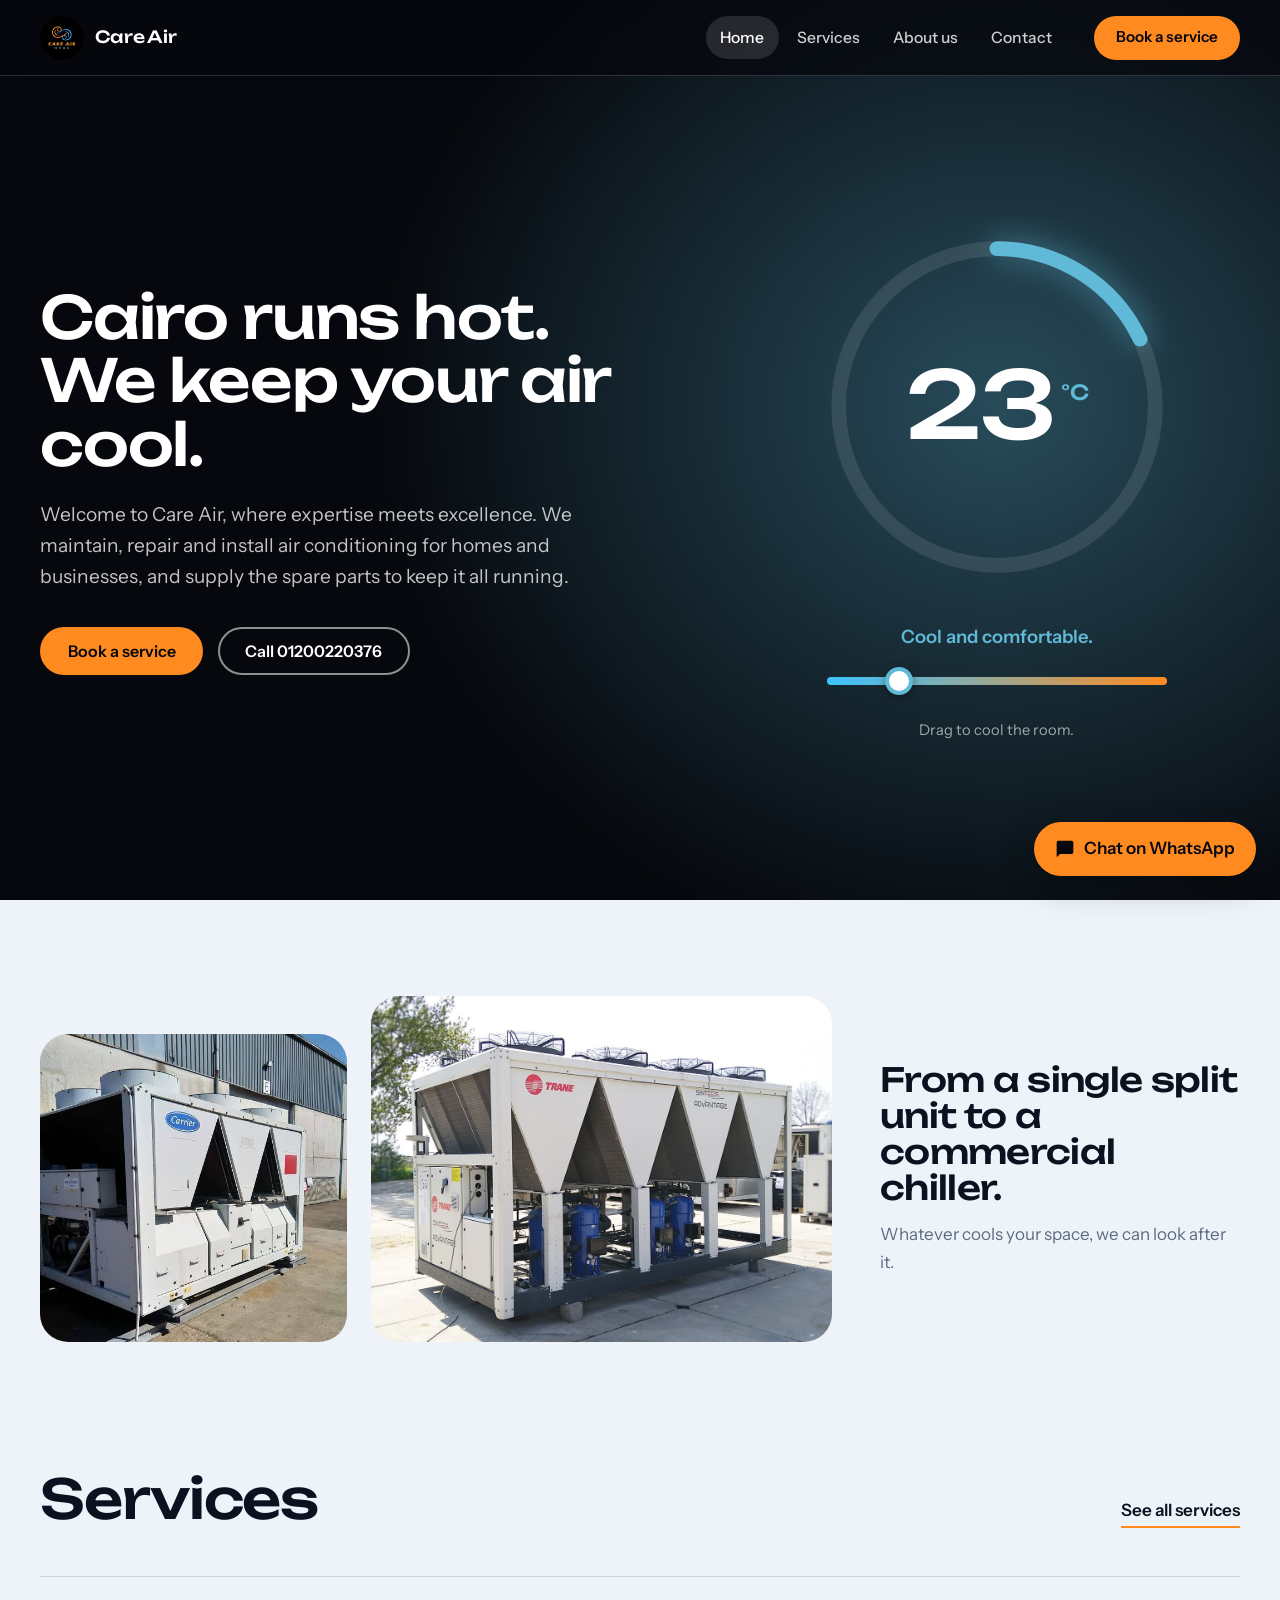
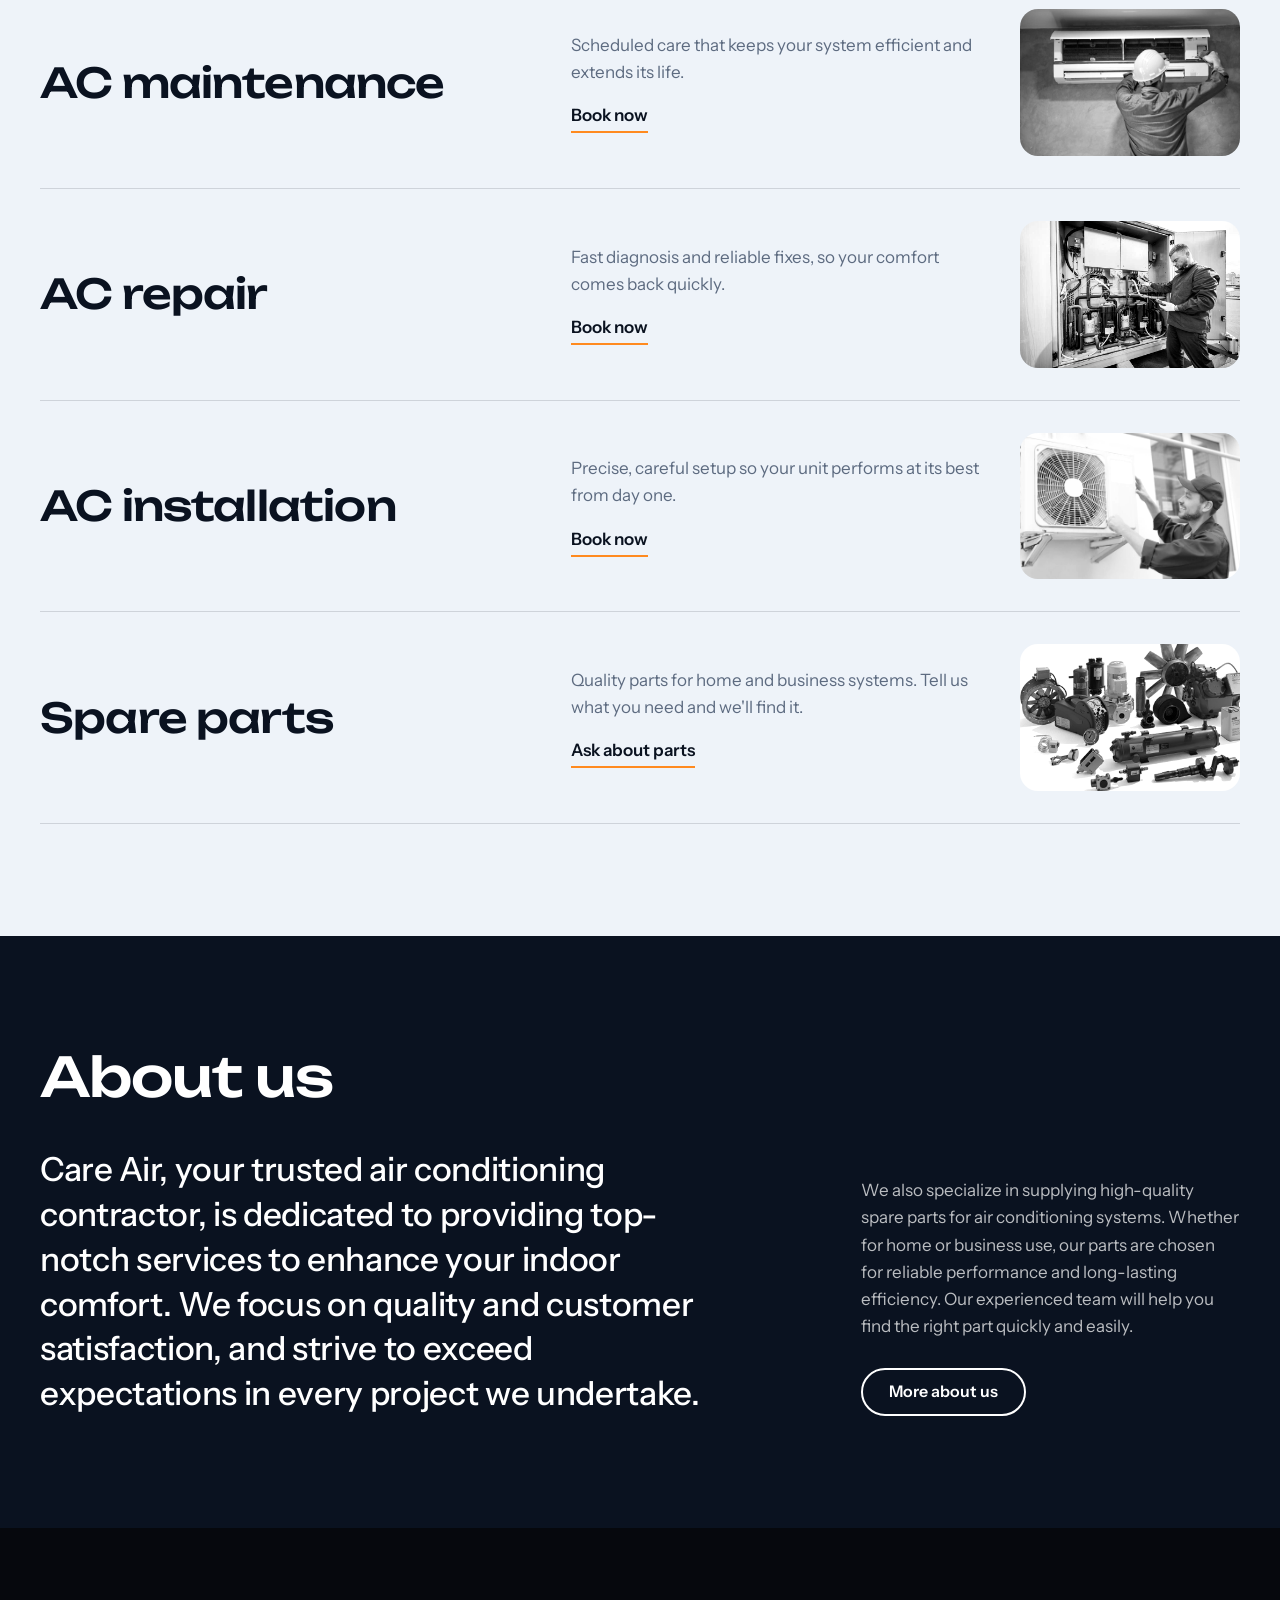
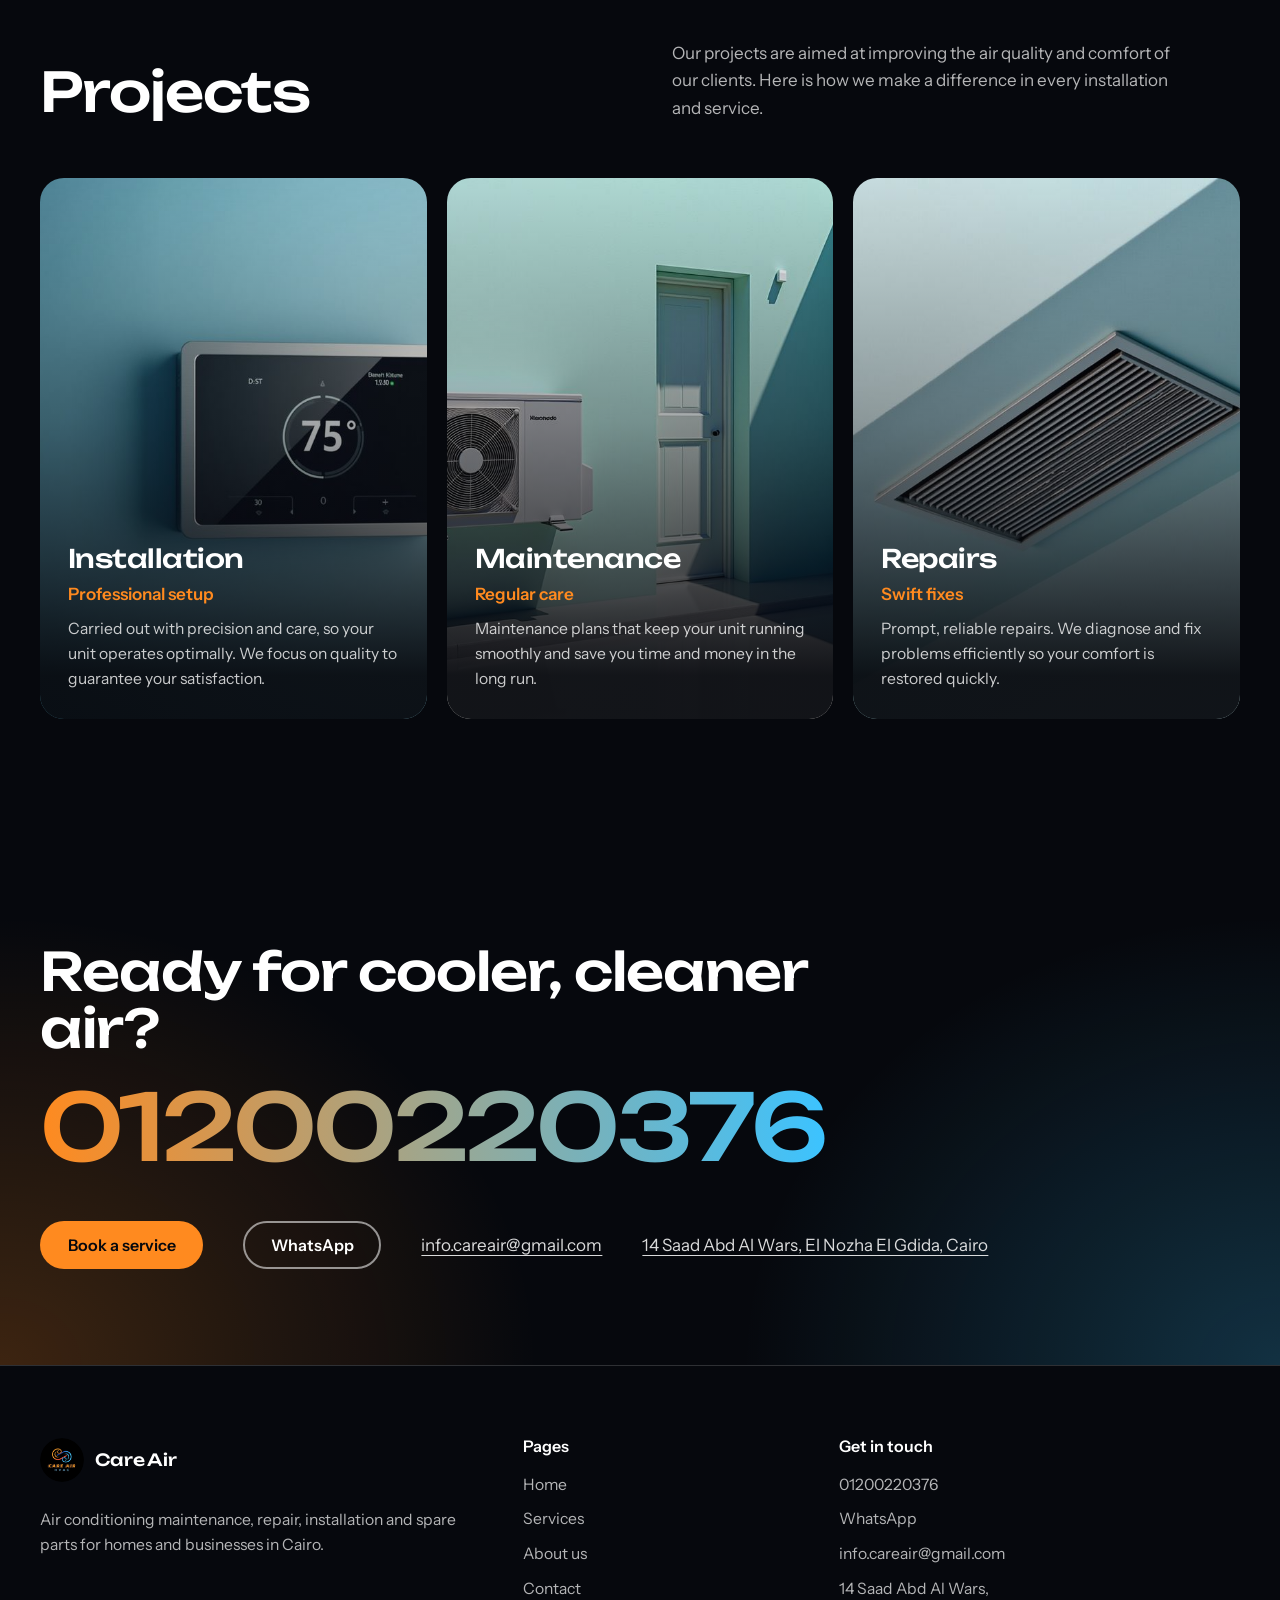
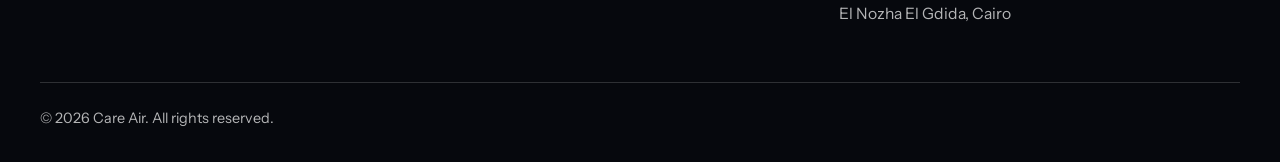
==== index.html @ c70c01e6 "Add files via upload" ====
<!DOCTYPE html>
<html lang="en">
<head>
  <meta charset="UTF-8">
  <meta name="viewport" content="width=device-width, initial-scale=1.0">
  <title>Care Air | AC Maintenance, Repair, Installation &amp; Spare Parts in Cairo</title>
  <meta name="description" content="Care Air is an air conditioning contractor in El Nozha El Gdida, Cairo. AC maintenance, repair, installation and high-quality spare parts for homes and businesses.">
  <meta name="theme-color" content="#06080d">
  <meta property="og:title" content="Care Air | AC Maintenance, Repair, Installation &amp; Spare Parts in Cairo">
  <meta property="og:description" content="Care Air is an air conditioning contractor in El Nozha El Gdida, Cairo. AC maintenance, repair, installation and high-quality spare parts for homes and businesses.">
  <meta property="og:type" content="website">
  <meta property="og:image" content="care-air-logo.jpg">
  <link rel="icon" type="image/png" href="care-logo-removebg-preview.png">
  <link rel="preconnect" href="https://fonts.googleapis.com">
  <link rel="preconnect" href="https://fonts.gstatic.com" crossorigin>
  <link rel="stylesheet" href="https://fonts.googleapis.com/css2?family=Instrument+Sans:wght@400;500;600&family=Unbounded:wght@400;500;600&display=swap">
  <link rel="stylesheet" href="styles-index.css">
  <script type="application/ld+json">
{
  "@context": "https://schema.org",
  "@type": "HVACBusiness",
  "name": "Care Air",
  "description": "Air conditioning maintenance, repair, installation and spare parts in El Nozha El Gdida, Cairo.",
  "telephone": "+201200220376",
  "email": "info.careair@gmail.com",
  "address": {
    "@type": "PostalAddress",
    "streetAddress": "14 Saad Abd Al Wars",
    "addressLocality": "El Nozha El Gdida",
    "addressRegion": "Cairo",
    "addressCountry": "EG"
  },
  "geo": {
    "@type": "GeoCoordinates",
    "latitude": 30.1195327,
    "longitude": 31.3673633
  }
}
  </script>
  <script src="main.js" defer></script>
</head>
<body>
  <a class="skip-link" href="#main">Skip to content</a>

  <header class="site-header" id="top">
    <div class="wrap nav-row">
      <a class="brand" href="index.html" aria-label="Care Air, home">
        <img src="care-logo-removebg-preview.png" alt="" width="44" height="44">
        <span>Care Air</span>
      </a>

      <button class="nav-toggle" type="button" aria-expanded="false" aria-controls="primary-nav" aria-label="Menu">
        <span></span><span></span>
      </button>

      <nav id="primary-nav" class="primary-nav" aria-label="Primary">
        <ul>
          <li><a href="index.html" aria-current="page">Home</a></li>
          <li><a href="services.html">Services</a></li>
          <li><a href="about-us.html">About us</a></li>
          <li><a href="contact.html">Contact</a></li>
        </ul>
        <a class="btn btn-heat" href="contact.html#book">Book a service</a>
      </nav>
    </div>
  </header>

  <main id="main">
    <!-- Hero: a thermostat you can move -->
    <section class="hero" id="hero" aria-labelledby="hero-title">
      <div class="wrap hero-grid">
        <div class="hero-copy">
          <h1 id="hero-title">Cairo runs hot.<br>We keep your air cool.</h1>
          <p class="lead">
            Welcome to Care Air, where expertise meets excellence. We maintain, repair and
            install air conditioning for homes and businesses, and supply the spare parts to
            keep it all running.
          </p>
          <div class="actions">
            <a class="btn btn-heat" href="contact.html#book">Book a service</a>
            <a class="btn btn-line" href="tel:+201200220376">Call 01200220376</a>
          </div>
        </div>

        <div class="thermostat" id="thermostat">
          <div class="dial">
            <svg viewBox="0 0 360 360" aria-hidden="true">
              <circle class="dial-track" cx="180" cy="180" r="150"/>
              <circle class="dial-arc" id="dial-arc" cx="180" cy="180" r="150" transform="rotate(-90 180 180)"/>
            </svg>
            <div class="dial-read">
              <output id="temp-out" for="temp" aria-live="polite">38</output>
              <span class="unit">&deg;C</span>
            </div>
          </div>
          <p class="dial-status" id="dial-status">Too hot to think.</p>
          <label class="dial-slider">
            <span class="visually-hidden">Room temperature in degrees Celsius</span>
            <input type="range" id="temp" min="18" max="45" step="1" value="38">
          </label>
          <p class="dial-hint">Drag to cool the room.</p>
        </div>
      </div>
    </section>

    <!-- Equipment -->
    <section class="equip">
      <div class="wrap equip-grid">
        <figure>
          <img src="chiller-carrier.jpeg" alt="Carrier air-cooled chiller outside an industrial building" width="554" height="554" loading="lazy">
        </figure>
        <figure>
          <img src="chiller-trane.jpg" alt="Trane Sintesis Advantage air-cooled chiller" width="1200" height="833" loading="lazy">
        </figure>
        <div class="equip-copy">
          <h2>From a single split unit to a commercial chiller.</h2>
          <p>Whatever cools your space, we can look after it.</p>
        </div>
      </div>
    </section>

    <!-- Services -->
    <section class="services" id="services" aria-labelledby="services-title">
      <div class="wrap">
        <div class="head-row"><h2 id="services-title" class="section-title">Services</h2><a class="link-cta" href="services.html">See all services</a></div>

        <ul class="service-list">
          <li class="service">
            <h3>AC maintenance</h3>
            <div class="service-body">
              <p>Scheduled care that keeps your system efficient and extends its life.</p>
              <a class="link-cta" href="contact.html?service=maintenance#book">Book now</a>
            </div>
            <img src="ac-maintenance.jpg" alt="Technician servicing an indoor split AC unit" loading="lazy" width="1200" height="800">
          </li>

          <li class="service">
            <h3>AC repair</h3>
            <div class="service-body">
              <p>Fast diagnosis and reliable fixes, so your comfort comes back quickly.</p>
              <a class="link-cta" href="contact.html?service=repair#book">Book now</a>
            </div>
            <img src="ac-repair.jpg" alt="Technician inspecting AC compressors and pipework" loading="lazy" width="800" height="534">
          </li>

          <li class="service">
            <h3>AC installation</h3>
            <div class="service-body">
              <p>Precise, careful setup so your unit performs at its best from day one.</p>
              <a class="link-cta" href="contact.html?service=installation#book">Book now</a>
            </div>
            <img src="ac-installation.jpg" alt="Technician installing an outdoor AC condenser unit" loading="lazy" width="1000" height="667">
          </li>

          <li class="service">
            <h3>Spare parts</h3>
            <div class="service-body">
              <p>Quality parts for home and business systems. Tell us what you need and we'll find it.</p>
              <a class="link-cta" href="contact.html?service=parts#book">Ask about parts</a>
            </div>
            <img src="ac-spare.jpg" alt="Compressors, fans, valves and gauges" loading="lazy" width="700" height="500">
          </li>
        </ul>
      </div>
    </section>

    <!-- About -->
    <section class="about" id="about" aria-labelledby="about-title">
      <div class="wrap about-grid">
        <h2 id="about-title" class="section-title">About us</h2>
        <p class="about-big">
          Care Air, your trusted air conditioning contractor, is dedicated to providing
          top-notch services to enhance your indoor comfort. We focus on quality and customer
          satisfaction, and strive to exceed expectations in every project we undertake.
        </p>
        <div class="about-side">
          <p>
            We also specialize in supplying high-quality spare parts for air conditioning
            systems. Whether for home or business use, our parts are chosen for reliable
            performance and long-lasting efficiency. Our experienced team will help you find
            the right part quickly and easily.
          </p>
          <a class="btn btn-ink" href="about-us.html">More about us</a>
        </div>
      </div>
    </section>

    <!-- Projects -->
    <section class="projects" id="projects" aria-labelledby="projects-title">
      <div class="wrap">
        <div class="projects-head">
          <h2 id="projects-title" class="section-title">Projects</h2>
          <p>
            Our projects are aimed at improving the air quality and comfort of our clients.
            Here is how we make a difference in every installation and service.
          </p>
        </div>

        <div class="panel-grid">
          <article class="panel">
            <img src="installation-img.jpg" alt="Newly installed air conditioning unit" loading="lazy" width="1400" height="788">
            <div class="panel-text">
              <h3>Installation</h3>
              <p class="panel-sub">Professional setup</p>
              <p>Carried out with precision and care, so your unit operates optimally. We focus on quality to guarantee your satisfaction.</p>
            </div>
          </article>

          <article class="panel">
            <img src="maintenance-img.jpg" alt="Technician carrying out routine AC maintenance" loading="lazy" width="1400" height="788">
            <div class="panel-text">
              <h3>Maintenance</h3>
              <p class="panel-sub">Regular care</p>
              <p>Maintenance plans that keep your unit running smoothly and save you time and money in the long run.</p>
            </div>
          </article>

          <article class="panel">
            <img src="repair-img.jpg" alt="Technician repairing an AC unit" loading="lazy" width="1400" height="788">
            <div class="panel-text">
              <h3>Repairs</h3>
              <p class="panel-sub">Swift fixes</p>
              <p>Prompt, reliable repairs. We diagnose and fix problems efficiently so your comfort is restored quickly.</p>
            </div>
          </article>
        </div>
      </div>
    </section>

    <!-- Contact -->
    <section class="contact" id="contact" aria-labelledby="contact-title">
      <div class="wrap">
        <h2 id="contact-title" class="contact-title">Ready for cooler, cleaner air?</h2>
        <a class="big-phone" href="tel:+201200220376">01200220376</a>
        <div class="contact-row">
          <a class="btn btn-heat" href="contact.html#book">Book a service</a>
          <a class="btn btn-line" target="_blank" rel="noopener" href="https://wa.me/201200220376">WhatsApp</a>
          <a class="mail" href="mailto:info.careair@gmail.com">info.careair@gmail.com</a>
          <address>
            <a target="_blank" rel="noopener" href="https://www.google.com/maps/place/14+Saed+Abd+Al+Wars,+Huckstep,+El+Nozha,+Cairo+Governorate+4473123/@30.1196536,31.3674083,91m/data=!3m1!1e3!4m6!3m5!1s0x14581663149b12a5:0x7c7eea3515093f84!8m2!3d30.1195327!4d31.3673633!16s%2Fg%2F11c153tdt1">14 Saad Abd Al Wars, El Nozha El Gdida, Cairo</a>
          </address>
        </div>
      </div>
    </section>
  </main>

  <footer class="site-footer">
    <div class="wrap foot-grid">
      <div class="foot-brand">
        <a class="brand" href="index.html" aria-label="Care Air, home">
          <img src="care-logo-removebg-preview.png" alt="" width="44" height="44">
          <span>Care Air</span>
        </a>
        <p>Air conditioning maintenance, repair, installation and spare parts for homes and businesses in Cairo.</p>
      </div>

      <nav class="foot-col" aria-label="Pages">
        <h2 class="foot-title">Pages</h2>
        <ul>
          <li><a href="index.html">Home</a></li>
          <li><a href="services.html">Services</a></li>
          <li><a href="about-us.html">About us</a></li>
          <li><a href="contact.html">Contact</a></li>
        </ul>
      </nav>

      <div class="foot-col">
        <h2 class="foot-title">Get in touch</h2>
        <ul>
          <li><a href="tel:+201200220376">01200220376</a></li>
          <li><a target="_blank" rel="noopener" href="https://wa.me/201200220376">WhatsApp</a></li>
          <li><a href="mailto:info.careair@gmail.com">info.careair@gmail.com</a></li>
          <li><a target="_blank" rel="noopener" href="https://www.google.com/maps/place/14+Saed+Abd+Al+Wars,+Huckstep,+El+Nozha,+Cairo+Governorate+4473123/@30.1196536,31.3674083,91m/data=!3m1!1e3!4m6!3m5!1s0x14581663149b12a5:0x7c7eea3515093f84!8m2!3d30.1195327!4d31.3673633!16s%2Fg%2F11c153tdt1">14 Saad Abd Al Wars,<br>El Nozha El Gdida, Cairo</a></li>
        </ul>

        <!--
          Social links: add your real profile URLs and uncomment.
          <div class="social-links">
            <a href="YOUR_FACEBOOK_URL" target="_blank" rel="noopener" aria-label="Care Air on Facebook"><img src="facebook.png" alt="" width="28" height="28"></a>
            <a href="YOUR_INSTAGRAM_URL" target="_blank" rel="noopener" aria-label="Care Air on Instagram"><img src="instagram.png" alt="" width="28" height="28"></a>
            <a href="YOUR_TIKTOK_URL" target="_blank" rel="noopener" aria-label="Care Air on TikTok"><img src="tiktok.png" alt="" width="28" height="28"></a>
          </div>
        -->
      </div>
    </div>

    <div class="wrap foot-bottom">
      <p>&copy; <span id="year">2026</span> Care Air. All rights reserved.</p>
    </div>
  </footer>

  <a class="float-wa" target="_blank" rel="noopener" href="https://wa.me/201200220376"><svg viewBox="0 0 24 24" aria-hidden="true"><path d="M20 2H4a2 2 0 0 0-2 2v18l4-4h14a2 2 0 0 0 2-2V4a2 2 0 0 0-2-2z"/></svg><span>Chat on WhatsApp</span></a>

  <div class="quick-bar" role="navigation" aria-label="Quick contact">
    <a href="tel:+201200220376"><svg viewBox="0 0 24 24" aria-hidden="true"><path d="M6.6 10.8c1.4 2.8 3.8 5.2 6.6 6.6l2.2-2.2c.3-.3.7-.4 1-.2 1.1.4 2.3.6 3.6.6.6 0 1 .4 1 1V20c0 .6-.4 1-1 1C10.6 21 3 13.4 3 4c0-.6.4-1 1-1h3.5c.6 0 1 .4 1 1 0 1.3.2 2.5.6 3.6.1.3 0 .7-.2 1l-2.3 2.2z"/></svg><span>Call</span></a>
    <a target="_blank" rel="noopener" href="https://wa.me/201200220376"><svg viewBox="0 0 24 24" aria-hidden="true"><path d="M20 2H4a2 2 0 0 0-2 2v18l4-4h14a2 2 0 0 0 2-2V4a2 2 0 0 0-2-2z"/></svg><span>WhatsApp</span></a>
    <a href="contact.html#book"><svg viewBox="0 0 24 24" aria-hidden="true"><path d="M19 4h-1V2h-2v2H8V2H6v2H5a2 2 0 0 0-2 2v14a2 2 0 0 0 2 2h14a2 2 0 0 0 2-2V6a2 2 0 0 0-2-2zm0 16H5V9h14v11z"/></svg><span>Book</span></a>
  </div>
</body>
</html>
---- styles-index.css ----
:root {
  --night: #06080d;
  --night-2: #0d121b;
  --heat: #ff8a1f;
  --frost: #3cc3ff;
  --cloud: #eef3f9;
  --ink: #0a1220;
  --steel: #5d6b80;
  --line-dark: rgb(255 255 255 / 16%);
  --line-light: rgb(10 18 32 / 14%);

  --font-display: "Unbounded", "Segoe UI", system-ui, sans-serif;
  --font-body: "Instrument Sans", system-ui, -apple-system, "Segoe UI", sans-serif;

  /* driven by the thermostat in main.js: 0 = hot, 1 = cool */
  --cool: 0;
  --tone: var(--heat);

  --header-h: 76px;
}

*,
*::before,
*::after {
  margin: 0;
  padding: 0;
  box-sizing: border-box;
}

html {
  scroll-behavior: smooth;
  scroll-padding-top: var(--header-h);
}

body {
  font-family: var(--font-body);
  font-size: 1.0625rem;
  line-height: 1.6;
  color: var(--ink);
  background: var(--cloud);
  -webkit-font-smoothing: antialiased;
}

img { display: block; max-width: 100%; height: auto; }
ul { list-style: none; }
a { color: inherit; }

:focus-visible {
  outline: 3px solid var(--tone, var(--heat));
  outline-offset: 3px;
  border-radius: 4px;
}

.wrap {
  width: min(1200px, 100% - 3rem);
  margin-inline: auto;
}

.visually-hidden {
  position: absolute;
  width: 1px;
  height: 1px;
  overflow: hidden;
  clip: rect(0 0 0 0);
  white-space: nowrap;
}

.skip-link {
  position: absolute;
  left: 1rem;
  top: -4rem;
  z-index: 100;
  padding: 0.6rem 1rem;
  background: var(--heat);
  color: var(--night);
  border-radius: 8px;
  transition: top 0.2s;
}
.skip-link:focus { top: 1rem; }

/* ---------- Type ---------- */
h1,
h2,
h3 {
  font-family: var(--font-display);
  font-weight: 500;
  letter-spacing: -0.02em;
  line-height: 1.08;
}

.section-title {
  font-size: clamp(2rem, 4.6vw, 3.4rem);
}

/* ---------- Buttons & links ---------- */
.btn {
  display: inline-flex;
  align-items: center;
  justify-content: center;
  min-height: 48px;
  padding: 0.8rem 1.6rem;
  font-family: var(--font-body);
  font-weight: 600;
  font-size: 1rem;
  line-height: 1.1;
  text-decoration: none;
  border: 2px solid transparent;
  border-radius: 999px;
  cursor: pointer;
  transition: transform 0.2s, background-color 0.2s, color 0.2s, border-color 0.2s;
}
.btn:hover { transform: translateY(-2px); }

.btn-heat { background: var(--heat); color: var(--night); }
.btn-heat:hover { background: #ffa04d; }

.btn-line { border-color: rgb(255 255 255 / 55%); color: #fff; }
.btn-line:hover { background: #fff; color: var(--night); border-color: #fff; }

.btn-ink { border-color: var(--ink); color: var(--ink); }
.btn-ink:hover { background: var(--ink); color: #fff; }

.link-cta {
  display: inline-block;
  padding-bottom: 2px;
  font-weight: 600;
  text-decoration: none;
  border-bottom: 2px solid var(--heat);
  transition: border-color 0.2s, color 0.2s;
}
.link-cta:hover { border-color: var(--frost); }

/* ---------- Header ---------- */
.site-header {
  position: fixed;
  inset: 0 0 auto 0;
  z-index: 50;
  height: var(--header-h);
  background: rgb(6 8 13 / 72%);
  backdrop-filter: blur(14px);
  -webkit-backdrop-filter: blur(14px);
  border-bottom: 1px solid var(--line-dark);
  color: #fff;
}

.nav-row {
  display: flex;
  align-items: center;
  justify-content: space-between;
  height: 100%;
}

.brand {
  display: inline-flex;
  align-items: center;
  gap: 0.7rem;
  font-family: var(--font-display);
  font-weight: 500;
  font-size: 1.05rem;
  letter-spacing: -0.01em;
  text-decoration: none;
  color: #fff;
}
.brand img { width: 44px; height: 44px; border-radius: 50%; }

.primary-nav {
  display: flex;
  align-items: center;
  gap: 1.75rem;
}
.primary-nav ul { display: flex; gap: 0.25rem; }
.primary-nav li a {
  display: block;
  padding: 0.55rem 0.9rem;
  font-weight: 500;
  font-size: 0.98rem;
  color: rgb(255 255 255 / 80%);
  text-decoration: none;
  border-radius: 999px;
  transition: color 0.2s, background-color 0.2s;
}
.primary-nav li a:hover { color: #fff; background: rgb(255 255 255 / 10%); }
.primary-nav .btn { min-height: 44px; padding: 0.6rem 1.25rem; font-size: 0.95rem; }

.nav-toggle {
  display: none;
  width: 46px;
  height: 46px;
  background: none;
  border: 0;
  cursor: pointer;
  position: relative;
}
.nav-toggle span {
  position: absolute;
  left: 11px;
  right: 11px;
  height: 2px;
  background: #fff;
  border-radius: 2px;
  transition: transform 0.3s, top 0.3s;
}
.nav-toggle span:nth-child(1) { top: 18px; }
.nav-toggle span:nth-child(2) { top: 26px; }
.nav-toggle[aria-expanded="true"] span:nth-child(1) { top: 22px; transform: rotate(45deg); }
.nav-toggle[aria-expanded="true"] span:nth-child(2) { top: 22px; transform: rotate(-45deg); }

/* ---------- Hero ---------- */
.hero {
  --tone: color-mix(in srgb, var(--frost) calc(var(--cool) * 100%), var(--heat));
  position: relative;
  overflow: hidden;
  padding: calc(var(--header-h) + 3.5rem) 0 4.5rem;
  color: #fff;
  background:
    radial-gradient(70% 90% at 78% 45%, color-mix(in srgb, var(--tone) 38%, transparent), transparent 70%),
    var(--night);
  min-height: 100svh;
  display: flex;
  align-items: center;
}

.hero-grid {
  display: grid;
  grid-template-columns: 1.15fr 0.85fr;
  gap: 3.5rem;
  align-items: center;
}

.hero h1 {
  font-size: clamp(1.75rem, 4.6vw, 3.7rem);
  margin-bottom: 1.5rem;
}

.lead {
  max-width: 34rem;
  margin-bottom: 2.25rem;
  font-size: 1.2rem;
  color: rgb(255 255 255 / 76%);
}

.actions { display: flex; flex-wrap: wrap; gap: 0.9rem; }

/* Thermostat */
.thermostat {
  display: grid;
  justify-items: center;
  gap: 1rem;
  text-align: center;
}

.dial {
  position: relative;
  width: min(100%, 380px);
  aspect-ratio: 1;
}
.dial svg { width: 100%; height: 100%; }

.dial-track,
.dial-arc {
  fill: none;
  stroke-width: 14;
  stroke-linecap: round;
}
.dial-track { stroke: rgb(255 255 255 / 10%); }
.dial-arc {
  stroke: var(--tone);
  stroke-dasharray: 942.48;
  stroke-dashoffset: 942.48;
  filter: drop-shadow(0 0 14px color-mix(in srgb, var(--tone) 60%, transparent));
}

.dial-read {
  position: absolute;
  inset: 0;
  display: flex;
  align-items: center;
  justify-content: center;
  padding-bottom: 3%;
  font-family: var(--font-display);
  font-weight: 500;
  letter-spacing: -0.04em;
}
.dial-read output { font-size: clamp(3.8rem, 8vw, 5.8rem); line-height: 1; }
.dial-read .unit {
  margin: -1.6rem 0 0 0.35rem;
  font-size: 1.3rem;
  color: var(--tone);
}

.dial-status {
  min-height: 1.6em;
  font-size: 1.15rem;
  font-weight: 600;
  color: var(--tone);
}

.dial-slider { width: min(100%, 340px); }
.dial-hint { font-size: 0.92rem; color: rgb(255 255 255 / 60%); }

input[type="range"] {
  -webkit-appearance: none;
  appearance: none;
  width: 100%;
  height: 28px;
  background: transparent;
  cursor: grab;
}
input[type="range"]::-webkit-slider-runnable-track {
  height: 8px;
  border-radius: 8px;
  background: linear-gradient(90deg, var(--frost), var(--heat));
}
input[type="range"]::-moz-range-track {
  height: 8px;
  border-radius: 8px;
  background: linear-gradient(90deg, var(--frost), var(--heat));
}
input[type="range"]::-webkit-slider-thumb {
  -webkit-appearance: none;
  width: 28px;
  height: 28px;
  margin-top: -10px;
  border-radius: 50%;
  background: #fff;
  border: 4px solid var(--tone);
  box-shadow: 0 2px 10px rgb(0 0 0 / 40%);
}
input[type="range"]::-moz-range-thumb {
  width: 20px;
  height: 20px;
  border-radius: 50%;
  background: #fff;
  border: 4px solid var(--tone);
  box-shadow: 0 2px 10px rgb(0 0 0 / 40%);
}
input[type="range"]:active { cursor: grabbing; }

/* ---------- Equipment ---------- */
.equip { padding: 6rem 0; }

.equip-grid {
  display: grid;
  grid-template-columns: 0.8fr 1.2fr 1fr;
  gap: 1.5rem;
  align-items: end;
}

.equip figure img {
  width: 100%;
  height: 100%;
  object-fit: cover;
  border-radius: 28px;
}
.equip figure:first-child img { aspect-ratio: 1; }
.equip figure:nth-child(2) img { aspect-ratio: 4 / 3; }

.equip-copy { padding-left: 1.5rem; align-self: center; }
.equip-copy h2 { font-size: clamp(1.5rem, 2.6vw, 2.15rem); margin-bottom: 1rem; }
.equip-copy p { color: var(--steel); }

/* ---------- Services ---------- */
.services { padding: 2rem 0 7rem; }

.service-list { margin-top: 3rem; border-bottom: 1px solid var(--line-light); }

.service {
  display: grid;
  grid-template-columns: 1.2fr 1fr 220px;
  gap: 2.5rem;
  align-items: center;
  padding: 2rem 0;
  border-top: 1px solid var(--line-light);
}

.service h3 {
  font-size: clamp(1.5rem, 3.2vw, 2.6rem);
  transition: color 0.25s;
}
.service:hover h3 { color: #d96b00; }

.service-body { display: grid; gap: 1rem; justify-items: start; }
.service-body p { color: var(--steel); max-width: 30rem; }

.service img {
  width: 220px;
  aspect-ratio: 3 / 2;
  object-fit: cover;
  border-radius: 18px;
  filter: grayscale(1) contrast(1.05);
  transition: filter 0.35s, transform 0.35s;
}
.service:hover img { filter: none; transform: rotate(-2deg) scale(1.04); }

/* ---------- About ---------- */
.about { padding: 7rem 0; background: var(--ink); color: #fff; }

.about-grid {
  display: grid;
  grid-template-columns: repeat(12, 1fr);
  gap: 2.5rem 2rem;
}
.about-grid .section-title { grid-column: 1 / -1; }

.about-big {
  grid-column: 1 / 8;
  font-size: clamp(1.4rem, 2.6vw, 2.1rem);
  font-weight: 500;
  line-height: 1.35;
  letter-spacing: -0.01em;
}

.about-side {
  grid-column: 9 / -1;
  align-self: end;
  display: grid;
  gap: 1.75rem;
  justify-items: start;
  color: rgb(255 255 255 / 72%);
}
.about .btn-ink { border-color: #fff; color: #fff; }
.about .btn-ink:hover { background: #fff; color: var(--ink); }

/* ---------- Projects ---------- */
.projects { padding: 7rem 0; background: var(--night); color: #fff; }

.projects-head {
  display: grid;
  grid-template-columns: 1fr 1fr;
  gap: 2rem 4rem;
  align-items: end;
  margin-bottom: 3.5rem;
}
.projects-head p { color: rgb(255 255 255 / 70%); max-width: 32rem; }

.panel-grid {
  display: grid;
  grid-template-columns: repeat(3, 1fr);
  gap: 1.25rem;
}

.panel {
  position: relative;
  overflow: hidden;
  aspect-ratio: 3 / 4.2;
  border-radius: 24px;
  isolation: isolate;
}
.panel img {
  position: absolute;
  inset: 0;
  width: 100%;
  height: 100%;
  object-fit: cover;
  z-index: -2;
  transition: transform 0.6s ease;
}
.panel::after {
  content: "";
  position: absolute;
  inset: 0;
  z-index: -1;
  background: linear-gradient(to top, rgb(6 8 13 / 94%) 8%, rgb(6 8 13 / 35%) 55%, transparent);
}
.panel:hover img { transform: scale(1.06); }

.panel-text {
  position: absolute;
  inset: auto 0 0 0;
  display: grid;
  gap: 0.5rem;
  padding: 1.75rem;
}
.panel h3 { font-size: 1.6rem; }
.panel-sub { font-weight: 600; color: var(--heat); }
.panel-text p:last-child { color: rgb(255 255 255 / 78%); font-size: 0.98rem; }

/* ---------- Contact ---------- */
.contact {
  padding: 7rem 0 6rem;
  background:
    radial-gradient(60% 120% at 100% 100%, rgb(60 195 255 / 22%), transparent 70%),
    radial-gradient(60% 120% at 0% 100%, rgb(255 138 31 / 22%), transparent 70%),
    var(--night);
  color: #fff;
}

.contact-title {
  max-width: 18ch;
  font-size: clamp(1.9rem, 4.2vw, 3.3rem);
  margin-bottom: 1.5rem;
}

.big-phone {
  display: inline-block;
  margin-bottom: 3rem;
  font-family: var(--font-display);
  font-weight: 500;
  font-size: clamp(1.9rem, 7.2vw, 6rem);
  letter-spacing: -0.04em;
  line-height: 1;
  text-decoration: none;
  background: linear-gradient(90deg, var(--heat), var(--frost));
  -webkit-background-clip: text;
  background-clip: text;
  color: transparent;
}

.contact-row {
  display: flex;
  flex-wrap: wrap;
  align-items: center;
  gap: 1.25rem 2.5rem;
}
.contact-row a:not(.btn) {
  color: rgb(255 255 255 / 85%);
  text-underline-offset: 4px;
}
.contact-row a:not(.btn):hover { color: #fff; }
.contact address { font-style: normal; }

/* ---------- Shared bits ---------- */
.primary-nav li a[aria-current="page"] { color: #fff; background: rgb(255 255 255 / 12%); }

.head-row {
  display: flex;
  flex-wrap: wrap;
  align-items: flex-end;
  justify-content: space-between;
  gap: 1rem 2rem;
}

.cta-band,
.contact {
  background:
    radial-gradient(60% 120% at 100% 100%, rgb(60 195 255 / 22%), transparent 70%),
    radial-gradient(60% 120% at 0% 100%, rgb(255 138 31 / 22%), transparent 70%),
    var(--night);
  color: #fff;
}
.cta-band { padding: 5.5rem 0; }
.cta-band .contact-title { margin-bottom: 2rem; }

/* ---------- Inner page hero ---------- */
.page-hero {
  padding: calc(var(--header-h) + 4rem) 0 4.5rem;
  color: #fff;
  background:
    radial-gradient(50% 120% at 88% 0%, rgb(60 195 255 / 26%), transparent 70%),
    radial-gradient(50% 120% at 8% 100%, rgb(255 138 31 / 24%), transparent 70%),
    var(--night);
}
.page-hero h1 { font-size: clamp(1.9rem, 4.6vw, 3.4rem); max-width: 20ch; margin-bottom: 1.25rem; }
.page-hero .lead { margin-bottom: 0; }

/* ---------- Feature blocks (services, about) ---------- */
.feature { padding: 5.5rem 0; background: #fff; }
.feature-grid {
  display: grid;
  grid-template-columns: 1fr 1fr;
  gap: 4rem;
  align-items: center;
}
.feature-flip { background: var(--cloud); }
.feature-flip .feature-media { order: 2; }

.feature-media img {
  width: 100%;
  aspect-ratio: 4 / 3;
  object-fit: cover;
  border-radius: 28px;
}
.feature-text h2 { font-size: clamp(1.6rem, 3vw, 2.4rem); margin-bottom: 1rem; }
.feature-text p { color: var(--steel); max-width: 34rem; }
.address-line { margin: 1.25rem 0 2rem; }
.address-line a { color: var(--ink); text-underline-offset: 4px; }

.checks { margin: 1.5rem 0 2rem; display: grid; gap: 0.75rem; }
.checks li { position: relative; padding-left: 2rem; }
.checks li::before {
  content: "";
  position: absolute;
  left: 0.15rem;
  top: 0.45em;
  width: 0.9rem;
  height: 0.5rem;
  border-left: 3px solid var(--heat);
  border-bottom: 3px solid var(--heat);
  transform: rotate(-45deg);
}

/* ---------- FAQ ---------- */
.faq { padding: 6rem 0; }
.faq-grid {
  display: grid;
  grid-template-columns: 0.8fr 1.2fr;
  gap: 3rem;
  align-items: start;
}
.faq-lead { margin-top: 1rem; color: var(--steel); max-width: 26rem; }

.faq-list { border-top: 1px solid var(--line-light); }
.faq-item { border-bottom: 1px solid var(--line-light); }
.faq-item summary {
  position: relative;
  padding: 1.3rem 3rem 1.3rem 0;
  font-weight: 600;
  font-size: 1.1rem;
  cursor: pointer;
  list-style: none;
}
.faq-item summary::-webkit-details-marker { display: none; }
.faq-item summary::after {
  content: "+";
  position: absolute;
  right: 0.25rem;
  top: 50%;
  transform: translateY(-50%);
  font-size: 1.7rem;
  font-weight: 400;
  color: #d96b00;
  transition: transform 0.25s;
}
.faq-item[open] summary::after { transform: translateY(-50%) rotate(45deg); }
.faq-item p { padding: 0 3rem 1.5rem 0; color: var(--steel); max-width: 40rem; }

/* ---------- About ---------- */
.story { padding: 6rem 0; }
.story-grid {
  display: grid;
  grid-template-columns: 1.2fr 0.8fr;
  gap: 4rem;
  align-items: center;
}
.story .section-title { margin-bottom: 1.75rem; }
.story-more { margin-top: 1.75rem; color: var(--steel); max-width: 34rem; }
.logo-card { overflow: hidden; border-radius: 28px; background: #000; box-shadow: 0 24px 60px rgb(10 18 32 / 22%); }

.what { padding: 5.5rem 0; background: var(--ink); color: #fff; }
.what-list {
  display: grid;
  grid-template-columns: repeat(4, 1fr);
  gap: 1.25rem;
  margin-top: 2.75rem;
}
.what-item {
  display: block;
  padding: 1.75rem;
  border: 1px solid var(--line-dark);
  border-radius: 20px;
  text-decoration: none;
  transition: border-color 0.25s, transform 0.25s, background-color 0.25s;
}
.what-item:hover { border-color: var(--heat); transform: translateY(-4px); background: rgb(255 255 255 / 4%); }
.what-item h3 { font-size: 1.2rem; margin-bottom: 0.7rem; }
.what-item p { font-size: 0.98rem; color: rgb(255 255 255 / 70%); }

/* ---------- Contact page ---------- */
.contact-page { padding: 4.5rem 0 7rem; }
.contact-grid {
  display: grid;
  grid-template-columns: 1.1fr 0.9fr;
  gap: 3rem;
  align-items: start;
}

.form-card {
  padding: 2.5rem;
  background: #fff;
  border: 1px solid var(--line-light);
  border-radius: 28px;
  box-shadow: 0 24px 60px rgb(10 18 32 / 8%);
  scroll-margin-top: calc(var(--header-h) + 1rem);
}
.form-card h2 { font-size: 1.7rem; margin-bottom: 0.6rem; }
.form-intro { margin-bottom: 1.75rem; color: var(--steel); }

.field { display: grid; gap: 0.4rem; margin-bottom: 1.1rem; }
.field-row { display: grid; grid-template-columns: 1fr 1fr; gap: 1rem; }
.field label { font-weight: 600; font-size: 0.95rem; }
.field input,
.field select,
.field textarea {
  width: 100%;
  min-height: 50px;
  padding: 0.8rem 1rem;
  font: inherit;
  color: var(--ink);
  background: var(--cloud);
  border: 2px solid transparent;
  border-radius: 14px;
  transition: border-color 0.2s, background-color 0.2s;
}
.field textarea { min-height: 130px; resize: vertical; }
.field input:focus,
.field select:focus,
.field textarea:focus { outline: none; background: #fff; border-color: var(--heat); }
.field input:user-invalid { border-color: #b3261e; }

.form-actions { display: flex; flex-wrap: wrap; gap: 0.75rem; margin-top: 0.5rem; }
.form-error { min-height: 1.5em; margin-top: 0.75rem; font-weight: 600; color: #b3261e; }
.form-note { margin-top: 0.75rem; font-size: 0.92rem; color: var(--steel); }
.form-note a { color: var(--ink); text-underline-offset: 3px; }

.side-title { font-size: 1.4rem; margin-bottom: 0.5rem; }
.contact-list { margin-bottom: 1.75rem; }
.contact-list li {
  display: grid;
  grid-template-columns: 6.5rem 1fr;
  gap: 1rem;
  padding: 1rem 0;
  border-bottom: 1px solid var(--line-light);
}
.contact-list li:first-child { border-top: 1px solid var(--line-light); margin-top: 1rem; }
.cl-label { font-weight: 600; color: var(--steel); }
.contact-list a { text-underline-offset: 4px; }

.map { overflow: hidden; border: 1px solid var(--line-light); border-radius: 24px; }
.map iframe { display: block; width: 100%; height: 320px; border: 0; }

/* ---------- Floating contact ---------- */
.float-wa {
  position: fixed;
  right: 1.5rem;
  bottom: 1.5rem;
  z-index: 40;
  display: inline-flex;
  align-items: center;
  gap: 0.6rem;
  padding: 0.85rem 1.3rem;
  font-weight: 600;
  color: var(--night);
  text-decoration: none;
  background: var(--heat);
  border-radius: 999px;
  box-shadow: 0 10px 30px rgb(0 0 0 / 35%);
  transition: transform 0.2s, background-color 0.2s;
}
.float-wa:hover { transform: translateY(-3px); background: #ffa04d; }
.float-wa svg,
.quick-bar svg { width: 20px; height: 20px; fill: currentColor; }
.quick-bar { display: none; }

/* ---------- Footer ---------- */
.site-footer {
  padding: 4.5rem 0 2rem;
  color: rgb(255 255 255 / 70%);
  background: var(--night);
  border-top: 1px solid var(--line-dark);
  font-size: 0.98rem;
}
.foot-grid { display: grid; grid-template-columns: 1.3fr 0.8fr 1.2fr; gap: 3rem; }
.foot-brand p { margin-top: 1.1rem; max-width: 26rem; }
.foot-title {
  font-family: var(--font-body);
  font-size: 1rem;
  font-weight: 600;
  letter-spacing: 0;
  color: #fff;
}
.foot-col ul { display: grid; gap: 0.6rem; margin-top: 1rem; }
.site-footer a { text-decoration: none; }
.site-footer .foot-col a:hover { color: #fff; text-decoration: underline; text-underline-offset: 4px; }
.foot-bottom {
  margin-top: 3.5rem;
  padding-top: 1.5rem;
  border-top: 1px solid var(--line-dark);
  font-size: 0.9rem;
}
.social-links { display: flex; gap: 0.6rem; margin-top: 1.25rem; }
.social-links img { width: 28px; height: 28px; filter: invert(1); }

/* ---------- Responsive ---------- */
@media (max-width: 960px) {
  .hero { min-height: 0; }
  .hero-grid { grid-template-columns: 1fr; gap: 3rem; }
  .thermostat { justify-items: start; text-align: left; }
  .dial { width: min(100%, 320px); }

  .equip-grid { grid-template-columns: 1fr 1fr; }
  .equip-copy { grid-column: 1 / -1; padding-left: 0; }

  .service { grid-template-columns: 1fr 200px; gap: 1rem 1.5rem; }
  .service h3 { grid-column: 1 / -1; }
  .service img { width: 200px; grid-column: 2; grid-row: 2; }
  .service-body { grid-column: 1; grid-row: 2; }

  .about-big,
  .about-side { grid-column: 1 / -1; }

  .projects-head { grid-template-columns: 1fr; }
  .panel-grid { grid-template-columns: 1fr; }
  .panel { aspect-ratio: 4 / 3.2; }
}

@media (max-width: 860px) {
  .nav-toggle { display: block; }

  .primary-nav {
    position: fixed;
    inset: var(--header-h) 0 auto 0;
    flex-direction: column;
    align-items: stretch;
    gap: 1rem;
    padding: 1.25rem 1.5rem 1.75rem;
    background: var(--night);
    border-bottom: 1px solid var(--line-dark);
    transform: translateY(-110%);
    visibility: hidden;
    transition: transform 0.35s ease, visibility 0.35s;
  }
  .primary-nav.is-open { transform: translateY(0); visibility: visible; }
  .primary-nav ul { flex-direction: column; }
  .primary-nav li a { padding: 0.85rem 0.5rem; font-size: 1.2rem; color: #fff; }
}

@media (max-width: 560px) {
  .wrap { width: min(1200px, 100% - 2.25rem); }
  .hero { padding-top: calc(var(--header-h) + 2rem); }
  .actions .btn { flex: 1 1 100%; }

  .equip { padding: 4rem 0; }
  .equip-grid { grid-template-columns: 1fr; }

  .service { grid-template-columns: 1fr; }
  .service img { width: 100%; grid-column: 1; grid-row: auto; aspect-ratio: 16 / 9; filter: none; }

  .panel { aspect-ratio: 4 / 5; }

  .about,
  .projects,
  .contact { padding-block: 4.5rem; }
}

@media (prefers-reduced-motion: reduce) {
  html { scroll-behavior: auto; }
  *,
  *::before,
  *::after { transition: none !important; animation: none !important; }
}

/* ---------- Responsive: new pages ---------- */
@media (max-width: 960px) {
  .feature-grid,
  .story-grid,
  .faq-grid,
  .contact-grid { grid-template-columns: 1fr; gap: 2.5rem; }
  .feature-flip .feature-media { order: 0; }
  .what-list { grid-template-columns: 1fr 1fr; }
  .foot-grid { grid-template-columns: 1fr 1fr; }
  .foot-brand { grid-column: 1 / -1; }
  .feature { padding: 4rem 0; }
}

@media (max-width: 860px) {
  .float-wa { display: none; }
  .quick-bar {
    position: fixed;
    inset: auto 0 0 0;
    z-index: 40;
    display: grid;
    grid-template-columns: repeat(3, 1fr);
    padding: 0.4rem 0.5rem calc(0.4rem + env(safe-area-inset-bottom));
    background: rgb(6 8 13 / 94%);
    backdrop-filter: blur(12px);
    -webkit-backdrop-filter: blur(12px);
    border-top: 1px solid var(--line-dark);
  }
  .quick-bar a {
    display: flex;
    flex-direction: column;
    align-items: center;
    gap: 0.15rem;
    padding: 0.45rem;
    font-size: 0.8rem;
    font-weight: 600;
    color: #fff;
    text-decoration: none;
  }
  .quick-bar a:last-child { color: var(--heat); }
  .site-footer { padding-bottom: 5.5rem; }
}

@media (max-width: 560px) {
  .what-list { grid-template-columns: 1fr; }
  .field-row { grid-template-columns: 1fr; gap: 0; }
  .form-card { padding: 1.5rem; border-radius: 22px; }
  .form-actions .btn { flex: 1 1 100%; }
  .contact-list li { grid-template-columns: 1fr; gap: 0.2rem; }
  .foot-grid { grid-template-columns: 1fr; gap: 2rem; }
  .cta-band { padding: 4rem 0; }
  .story,
  .faq { padding: 4rem 0; }
  .contact-row .btn { flex: 1 1 100%; }
}

/* ---------- Booking form (v2) ---------- */
.optional { font-weight: 400; color: var(--steel); }

.field-error { min-height: 0; font-size: 0.9rem; font-weight: 600; color: #b3261e; }
.field-error:empty { display: none; }
.field input[aria-invalid="true"] { border-color: #b3261e; background: #fff; }

.choice { border: 0; margin: 0 0 1.3rem; min-width: 0; }
.choice legend { padding: 0; margin-bottom: 0.6rem; font-weight: 600; font-size: 0.95rem; }

.pills { display: flex; flex-wrap: wrap; gap: 0.5rem; }
.pill { position: relative; cursor: pointer; }
.pill input {
  position: absolute;
  inset: 0;
  width: 100%;
  height: 100%;
  margin: 0;
  opacity: 0;
  cursor: pointer;
}
.pill span {
  display: inline-block;
  padding: 0.6rem 1.05rem;
  font-size: 0.97rem;
  font-weight: 500;
  line-height: 1.2;
  color: var(--ink);
  background: var(--cloud);
  border: 2px solid transparent;
  border-radius: 999px;
  transition: background-color 0.2s, border-color 0.2s, color 0.2s;
}
.pill:hover span { border-color: rgb(10 18 32 / 25%); }
.pill input:checked + span { background: var(--ink); color: #fff; }
.pill input:focus-visible + span { outline: 3px solid var(--heat); outline-offset: 2px; }

.preview {
  margin: 0.4rem 0 1.5rem;
  background: var(--cloud);
  border-radius: 16px;
  overflow: hidden;
}
.preview-head {
  display: flex;
  align-items: center;
  justify-content: space-between;
  padding: 0.6rem 1rem;
  font-size: 0.9rem;
  font-weight: 600;
  color: var(--steel);
  border-bottom: 1px solid var(--line-light);
}
.link-btn {
  padding: 0.25rem 0.5rem;
  font: inherit;
  font-weight: 600;
  color: #b85a00;
  background: none;
  border: 0;
  border-radius: 6px;
  cursor: pointer;
}
.link-btn:hover { text-decoration: underline; text-underline-offset: 3px; }
.preview pre {
  padding: 1rem;
  font: inherit;
  font-size: 0.95rem;
  line-height: 1.55;
  white-space: pre-wrap;
  word-break: break-word;
  color: var(--ink);
}

.sent {
  margin-top: 1.25rem;
  padding: 1.25rem 1.4rem;
  background: #fff4e8;
  border: 2px solid var(--heat);
  border-radius: 16px;
}
.sent[hidden] { display: none; }
.sent h3 { font-size: 1.1rem; margin-bottom: 0.4rem; color: var(--ink); }
.sent p { color: var(--ink); font-size: 0.97rem; }
.sent p + p { margin-top: 0.5rem; color: var(--steel); }
.sent a { color: var(--ink); text-underline-offset: 3px; }
.sent:focus { outline: none; }

@media (max-width: 560px) {
  .pill span { padding: 0.55rem 0.9rem; font-size: 0.93rem; }
  .field-row { gap: 0; }
}

button.btn-ink { background: transparent; }
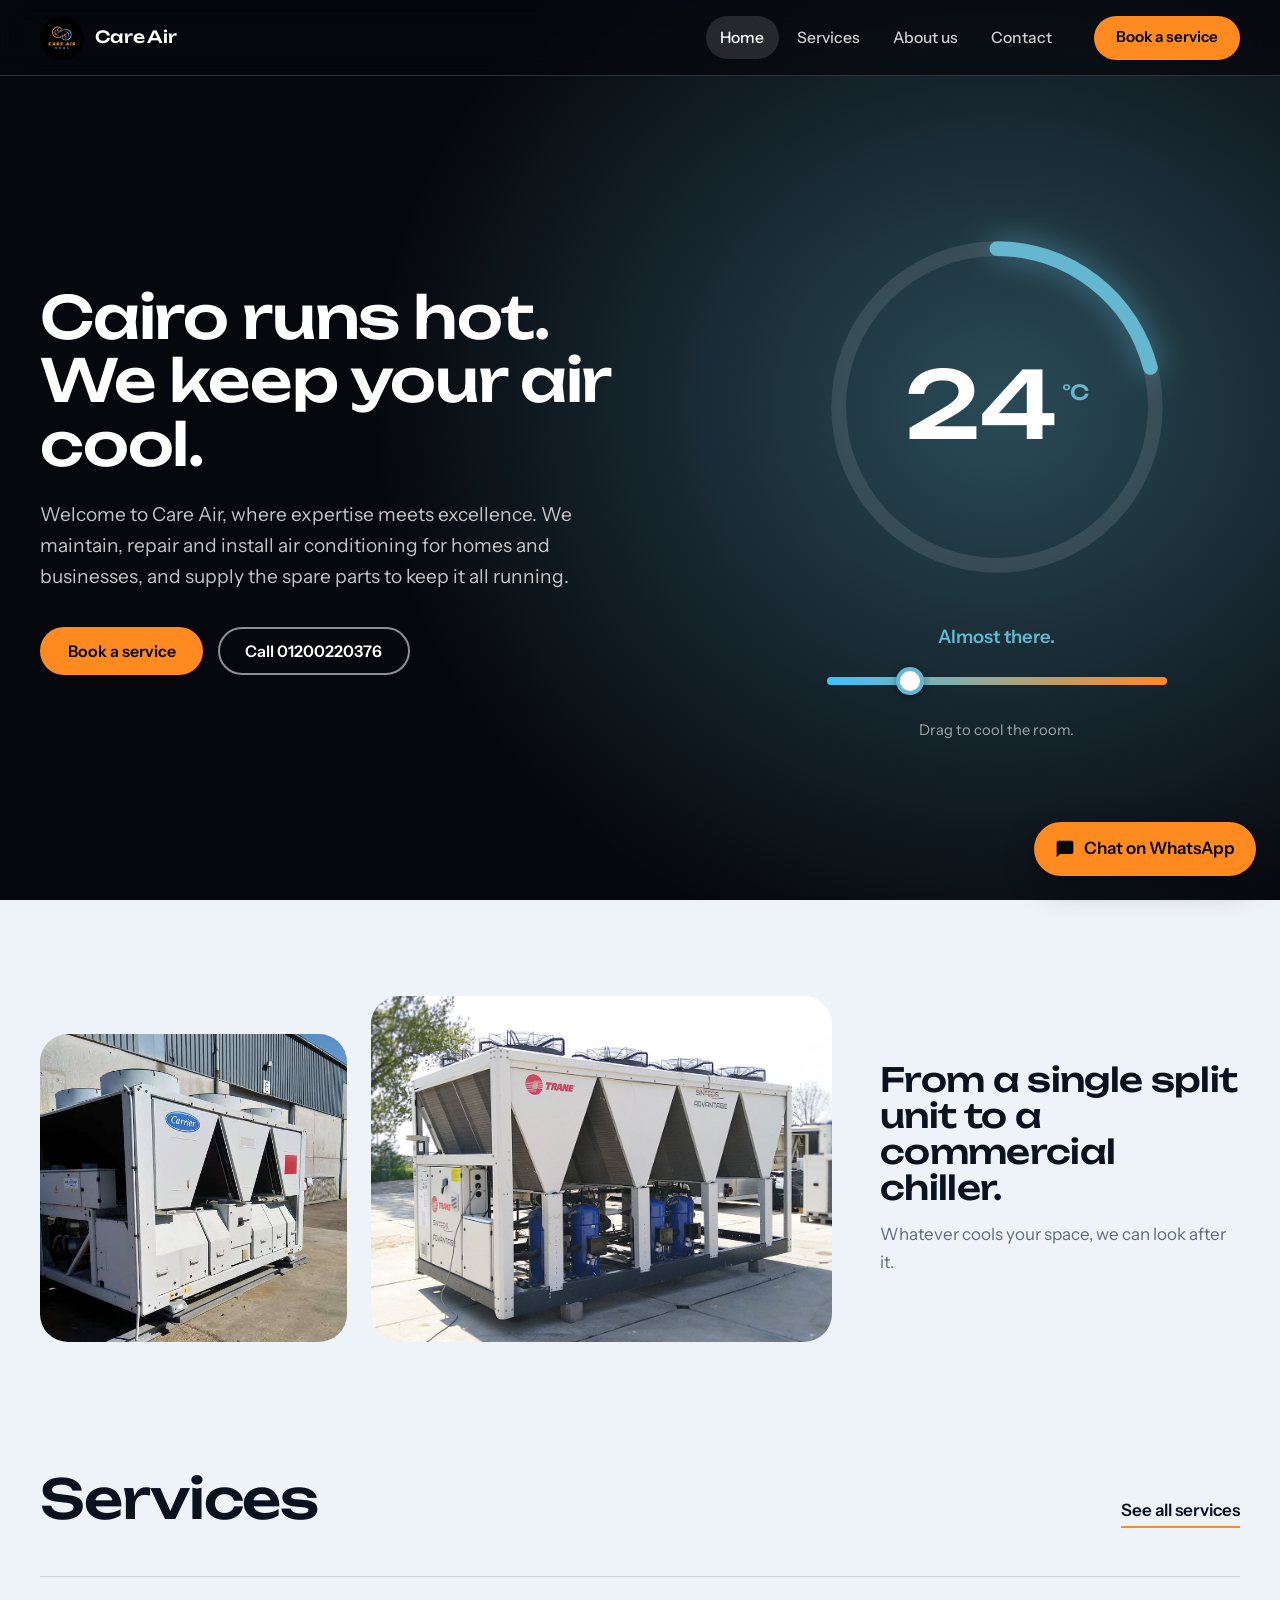
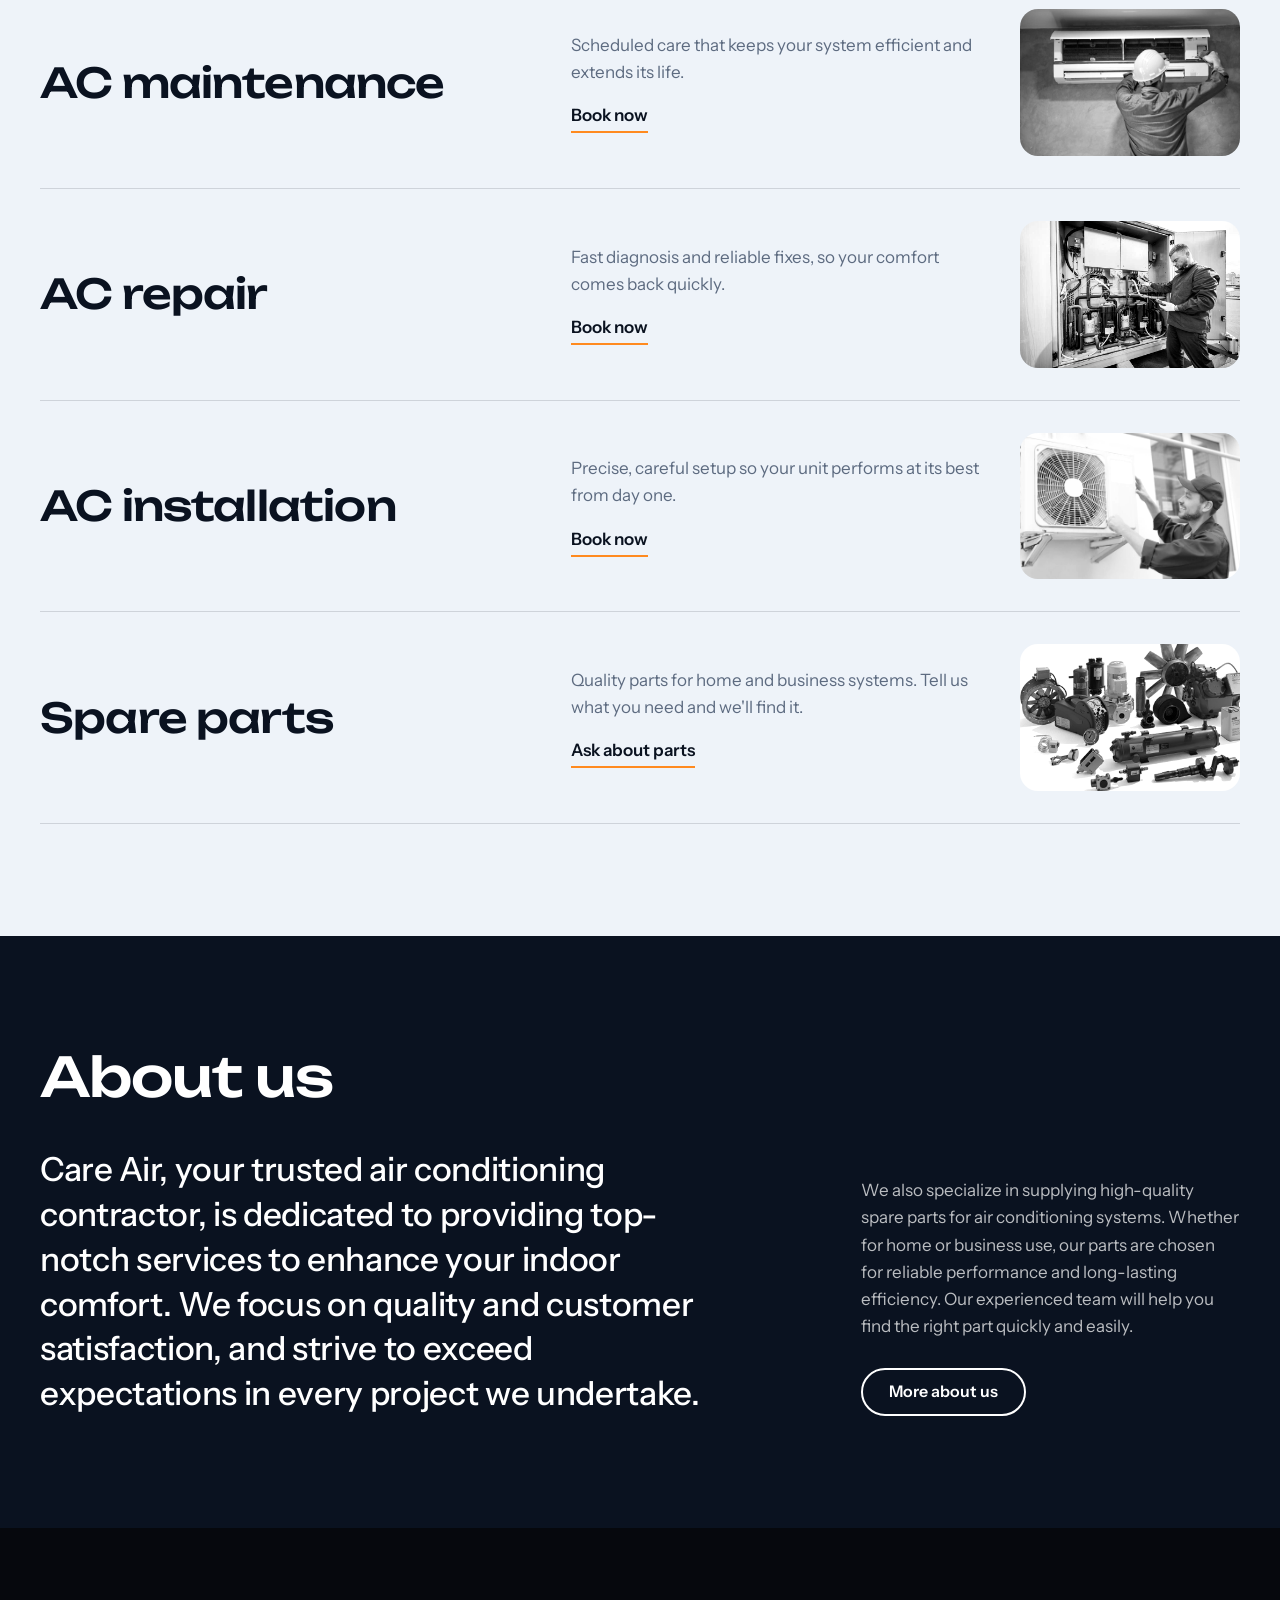
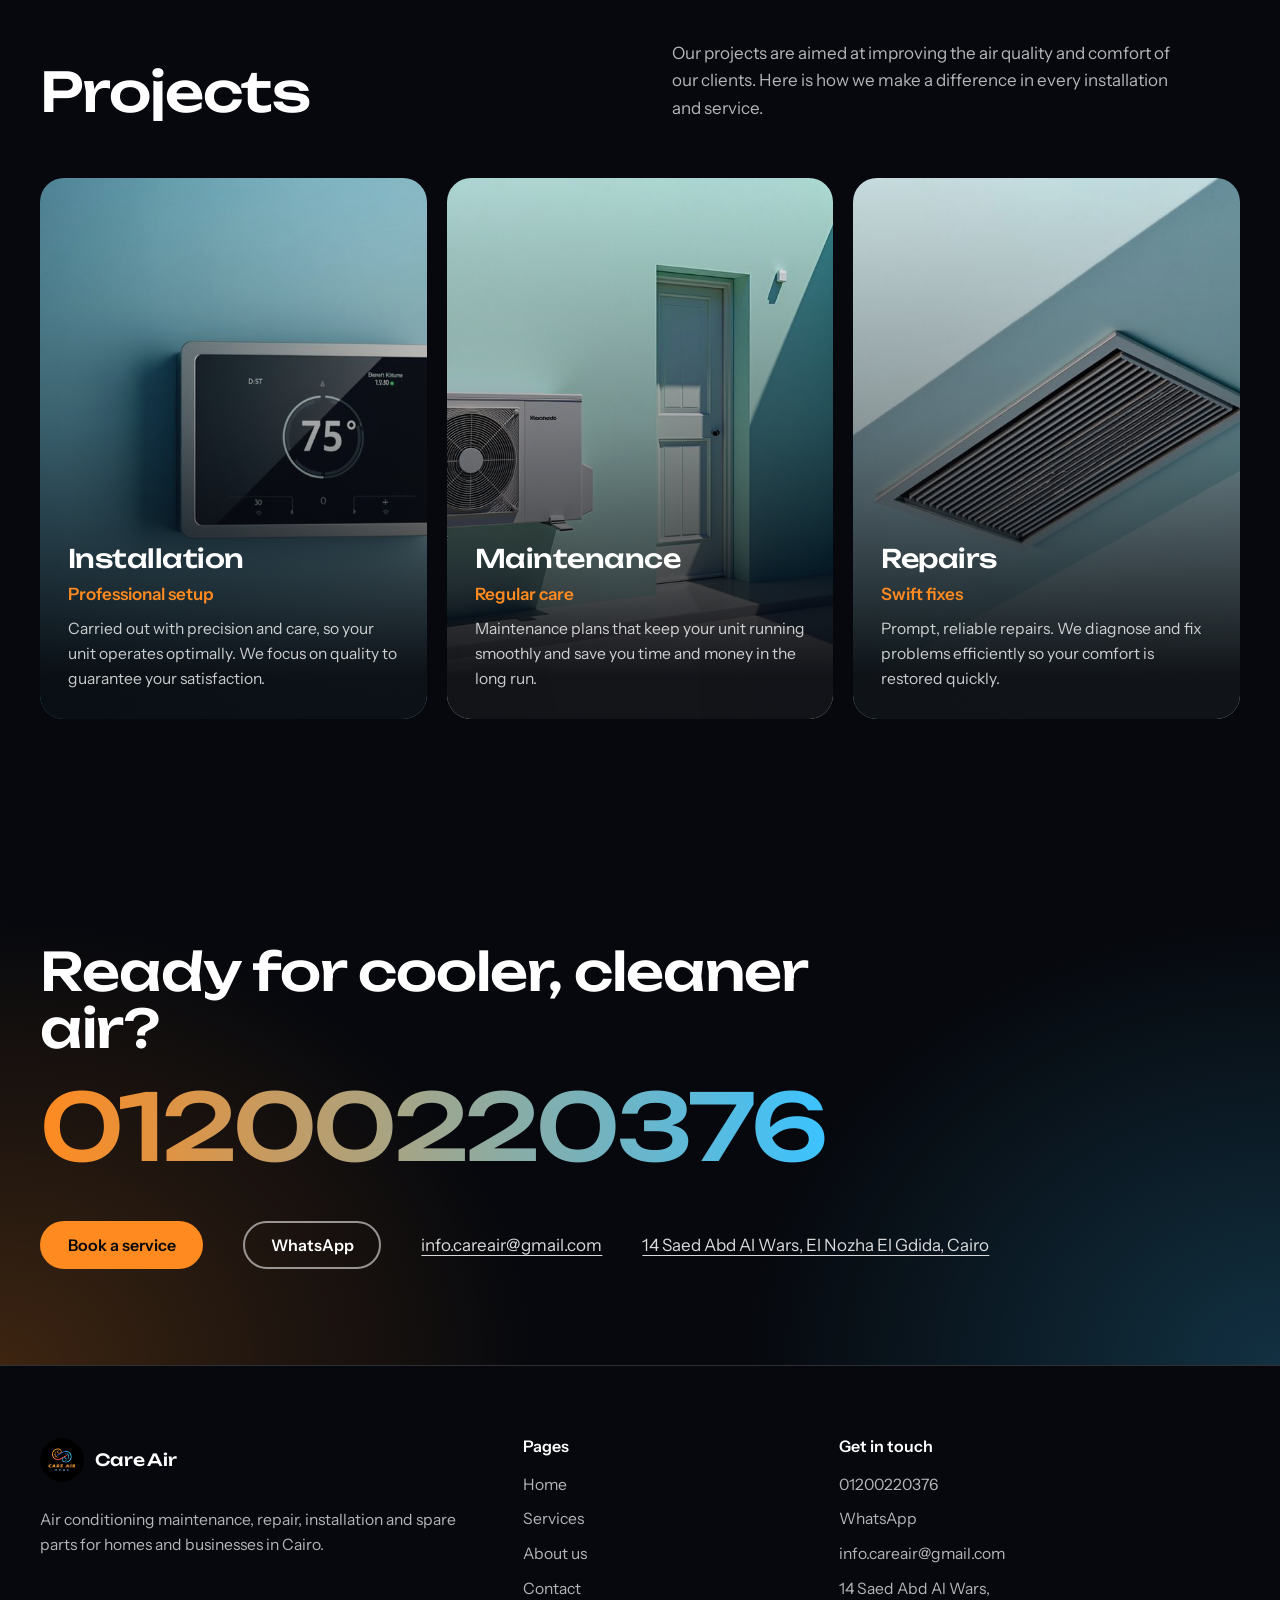
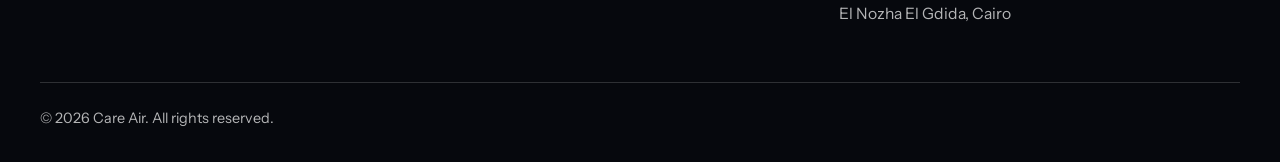
==== commit 85bc8807: "Update index.html" ====
--- a/index.html
+++ b/index.html
@@ -25,7 +25,7 @@
   "email": "info.careair@gmail.com",
   "address": {
     "@type": "PostalAddress",
-    "streetAddress": "14 Saad Abd Al Wars",
+    "streetAddress": "14 Saed Abd Al Wars",
     "addressLocality": "El Nozha El Gdida",
     "addressRegion": "Cairo",
     "addressCountry": "EG"
@@ -237,7 +237,7 @@
           <a class="btn btn-line" target="_blank" rel="noopener" href="https://wa.me/201200220376">WhatsApp</a>
           <a class="mail" href="mailto:info.careair@gmail.com">info.careair@gmail.com</a>
           <address>
-            <a target="_blank" rel="noopener" href="https://www.google.com/maps/place/14+Saed+Abd+Al+Wars,+Huckstep,+El+Nozha,+Cairo+Governorate+4473123/@30.1196536,31.3674083,91m/data=!3m1!1e3!4m6!3m5!1s0x14581663149b12a5:0x7c7eea3515093f84!8m2!3d30.1195327!4d31.3673633!16s%2Fg%2F11c153tdt1">14 Saad Abd Al Wars, El Nozha El Gdida, Cairo</a>
+            <a target="_blank" rel="noopener" href="https://www.google.com/maps/place/14+Saed+Abd+Al+Wars,+Huckstep,+El+Nozha,+Cairo+Governorate+4473123/@30.1196536,31.3674083,91m/data=!3m1!1e3!4m6!3m5!1s0x14581663149b12a5:0x7c7eea3515093f84!8m2!3d30.1195327!4d31.3673633!16s%2Fg%2F11c153tdt1">14 Saed Abd Al Wars, El Nozha El Gdida, Cairo</a>
           </address>
         </div>
       </div>
@@ -270,7 +270,7 @@
           <li><a href="tel:+201200220376">01200220376</a></li>
           <li><a target="_blank" rel="noopener" href="https://wa.me/201200220376">WhatsApp</a></li>
           <li><a href="mailto:info.careair@gmail.com">info.careair@gmail.com</a></li>
-          <li><a target="_blank" rel="noopener" href="https://www.google.com/maps/place/14+Saed+Abd+Al+Wars,+Huckstep,+El+Nozha,+Cairo+Governorate+4473123/@30.1196536,31.3674083,91m/data=!3m1!1e3!4m6!3m5!1s0x14581663149b12a5:0x7c7eea3515093f84!8m2!3d30.1195327!4d31.3673633!16s%2Fg%2F11c153tdt1">14 Saad Abd Al Wars,<br>El Nozha El Gdida, Cairo</a></li>
+          <li><a target="_blank" rel="noopener" href="https://www.google.com/maps/place/14+Saed+Abd+Al+Wars,+Huckstep,+El+Nozha,+Cairo+Governorate+4473123/@30.1196536,31.3674083,91m/data=!3m1!1e3!4m6!3m5!1s0x14581663149b12a5:0x7c7eea3515093f84!8m2!3d30.1195327!4d31.3673633!16s%2Fg%2F11c153tdt1">14 Saed Abd Al Wars,<br>El Nozha El Gdida, Cairo</a></li>
         </ul>
 
         <!--
